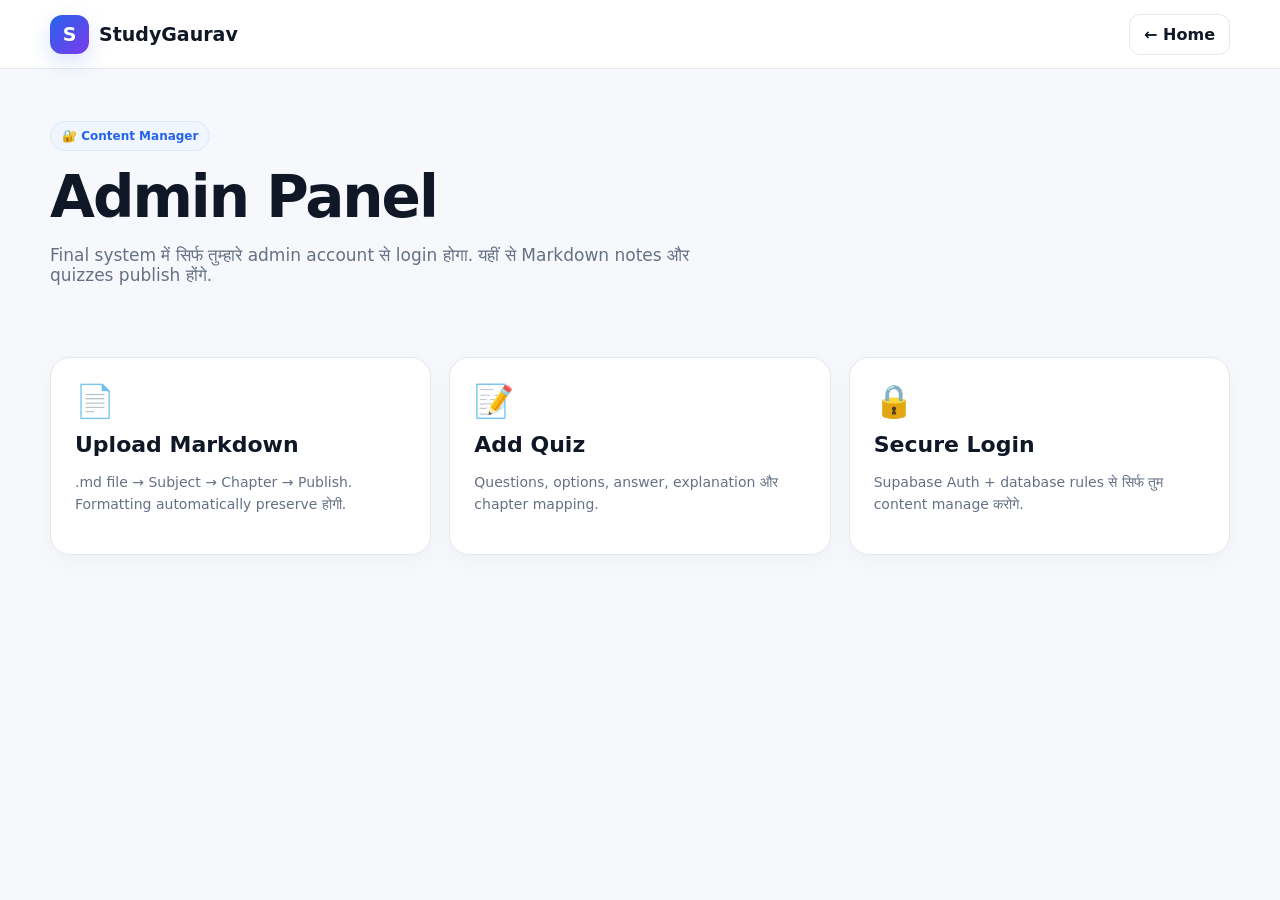
==== admin.html @ 414f8b1c "Add files via upload" ====
<!doctype html><html lang="hi"><head><meta charset="utf-8"><meta name="viewport" content="width=device-width,initial-scale=1"><title>Admin — StudyGaurav</title><style>
:root{--bg:#f6f8fc;--surface:#fff;--ink:#101828;--muted:#667085;--line:#e4e7ec;--blue:#2563eb;--blue2:#7c3aed;--soft:#eff6ff;--max:1180px}
*{box-sizing:border-box}html{scroll-behavior:smooth}body{margin:0;background:var(--bg);color:var(--ink);font-family:Inter,system-ui,-apple-system,"Segoe UI",sans-serif}
a{text-decoration:none;color:inherit}.wrap{width:min(var(--max),calc(100% - 28px));margin:auto}
header{position:sticky;top:0;z-index:50;background:rgba(255,255,255,.92);backdrop-filter:blur(14px);border-bottom:1px solid var(--line)}
.nav{height:68px;display:flex;align-items:center;justify-content:space-between;gap:12px}.brand{display:flex;align-items:center;gap:10px;font-weight:900;font-size:19px}
.logo{width:39px;height:39px;border-radius:12px;display:grid;place-items:center;color:white;background:linear-gradient(135deg,var(--blue),var(--blue2));box-shadow:0 8px 20px #2563eb2e}
.btn{display:inline-flex;align-items:center;gap:7px;border:1px solid var(--line);background:#fff;border-radius:11px;padding:10px 14px;font-weight:800}.primary{background:var(--blue);border-color:var(--blue);color:#fff}
.hero{padding:52px 0 30px}.pill{display:inline-block;padding:7px 11px;border-radius:999px;background:var(--soft);color:var(--blue);border:1px solid #dbeafe;font-size:12px;font-weight:850}
h1{font-size:clamp(36px,6vw,58px);line-height:1.05;letter-spacing:-2px;margin:16px 0 10px}.sub{color:var(--muted);font-size:17px;max-width:700px}
.grid{display:grid;grid-template-columns:repeat(3,1fr);gap:18px;padding:25px 0 65px}.card{background:#fff;border:1px solid var(--line);border-radius:20px;padding:24px;box-shadow:0 7px 25px #10182808;transition:.18s transform,.18s box-shadow}.card:hover{transform:translateY(-3px);box-shadow:0 14px 35px #10182812}
.card .ico{font-size:32px}.card h2{margin:12px 0 6px;font-size:22px}.card p{color:var(--muted);font-size:14px;line-height:1.6}.arrow{color:var(--blue);font-weight:850}
.note-list{display:grid;gap:12px;padding:15px 0 60px}.chapter{background:#fff;border:1px solid var(--line);border-radius:16px;padding:18px 20px;display:flex;align-items:center;justify-content:space-between;gap:15px}.chapter:hover{border-color:#93c5fd;background:#fbfdff}.chapter small{display:block;color:var(--muted);margin-top:3px}
.reader{background:#fff;border:1px solid var(--line);border-radius:20px;padding:clamp(20px,4vw,44px);margin:25px 0 65px;box-shadow:0 8px 30px #10182808}.reader h1{font-size:34px}.reader h2{font-size:26px;border-bottom:1px solid var(--line);padding-bottom:7px;margin-top:34px}.reader h3{font-size:19px;margin-top:25px}.reader table{width:100%;border-collapse:collapse;display:block;overflow-x:auto;margin:18px 0}.reader th,.reader td{border:1px solid #dfe3e8;padding:9px 11px;text-align:left;font-size:13px;white-space:nowrap}.reader th{background:#f8fafc}.reader blockquote{border-left:4px solid var(--blue);background:#f8fafc;margin:18px 0;padding:12px 16px;color:#475467}.reader li,.reader p{font-size:15px}.muted{color:var(--muted)}
footer{border-top:1px solid var(--line);background:#fff;padding:28px 0;color:var(--muted);font-size:13px}
@media(max-width:850px){.grid{grid-template-columns:1fr 1fr}}@media(max-width:600px){.grid{grid-template-columns:1fr}.nav{height:60px}.hero{padding:38px 0 20px}.reader{padding:18px}.reader h1{font-size:28px}.reader p,.reader li{font-size:14px}}
</style></head><body><header><div class="wrap nav"><a class="brand" href="index.html"><span class="logo">S</span>StudyGaurav</a><a class="btn" href="index.html">← Home</a></div></header><section class="hero"><div class="wrap"><span class="pill">🔐 Content Manager</span><h1>Admin Panel</h1><p class="sub">Final system में सिर्फ तुम्हारे admin account से login होगा. यहीं से Markdown notes और quizzes publish होंगे.</p></div></section><main class="wrap grid"><div class="card"><div class="ico">📄</div><h2>Upload Markdown</h2><p>.md file → Subject → Chapter → Publish. Formatting automatically preserve होगी.</p></div><div class="card"><div class="ico">📝</div><h2>Add Quiz</h2><p>Questions, options, answer, explanation और chapter mapping.</p></div><div class="card"><div class="ico">🔒</div><h2>Secure Login</h2><p>Supabase Auth + database rules से सिर्फ तुम content manage करोगे.</p></div></main></body></html>
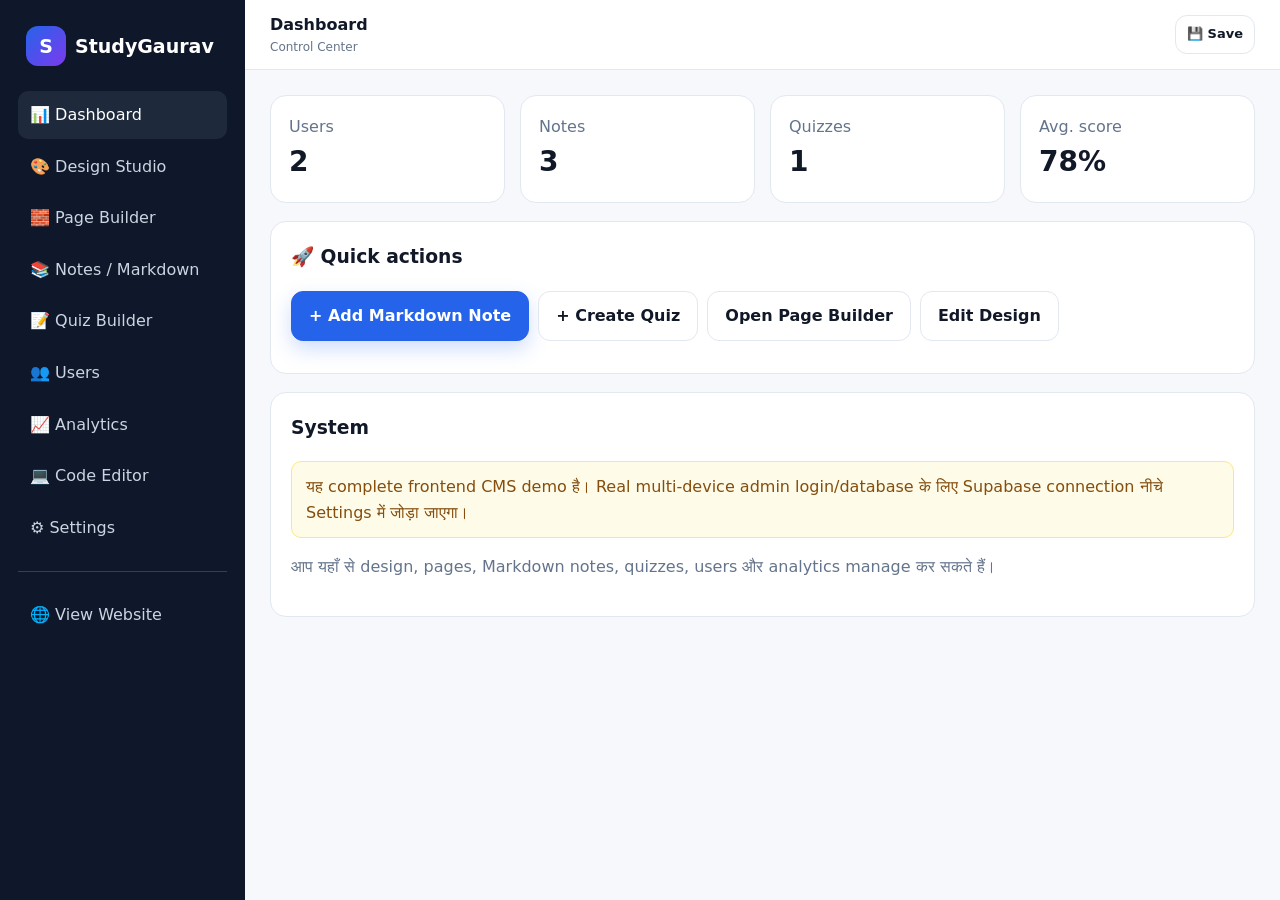
==== commit 83e537de: "Add files via upload" ====
--- a/admin.html
+++ b/admin.html
@@ -1,17 +1,14 @@
-<!doctype html><html lang="hi"><head><meta charset="utf-8"><meta name="viewport" content="width=device-width,initial-scale=1"><title>Admin — StudyGaurav</title><style>
-:root{--bg:#f6f8fc;--surface:#fff;--ink:#101828;--muted:#667085;--line:#e4e7ec;--blue:#2563eb;--blue2:#7c3aed;--soft:#eff6ff;--max:1180px}
-*{box-sizing:border-box}html{scroll-behavior:smooth}body{margin:0;background:var(--bg);color:var(--ink);font-family:Inter,system-ui,-apple-system,"Segoe UI",sans-serif}
-a{text-decoration:none;color:inherit}.wrap{width:min(var(--max),calc(100% - 28px));margin:auto}
-header{position:sticky;top:0;z-index:50;background:rgba(255,255,255,.92);backdrop-filter:blur(14px);border-bottom:1px solid var(--line)}
-.nav{height:68px;display:flex;align-items:center;justify-content:space-between;gap:12px}.brand{display:flex;align-items:center;gap:10px;font-weight:900;font-size:19px}
-.logo{width:39px;height:39px;border-radius:12px;display:grid;place-items:center;color:white;background:linear-gradient(135deg,var(--blue),var(--blue2));box-shadow:0 8px 20px #2563eb2e}
-.btn{display:inline-flex;align-items:center;gap:7px;border:1px solid var(--line);background:#fff;border-radius:11px;padding:10px 14px;font-weight:800}.primary{background:var(--blue);border-color:var(--blue);color:#fff}
-.hero{padding:52px 0 30px}.pill{display:inline-block;padding:7px 11px;border-radius:999px;background:var(--soft);color:var(--blue);border:1px solid #dbeafe;font-size:12px;font-weight:850}
-h1{font-size:clamp(36px,6vw,58px);line-height:1.05;letter-spacing:-2px;margin:16px 0 10px}.sub{color:var(--muted);font-size:17px;max-width:700px}
-.grid{display:grid;grid-template-columns:repeat(3,1fr);gap:18px;padding:25px 0 65px}.card{background:#fff;border:1px solid var(--line);border-radius:20px;padding:24px;box-shadow:0 7px 25px #10182808;transition:.18s transform,.18s box-shadow}.card:hover{transform:translateY(-3px);box-shadow:0 14px 35px #10182812}
-.card .ico{font-size:32px}.card h2{margin:12px 0 6px;font-size:22px}.card p{color:var(--muted);font-size:14px;line-height:1.6}.arrow{color:var(--blue);font-weight:850}
-.note-list{display:grid;gap:12px;padding:15px 0 60px}.chapter{background:#fff;border:1px solid var(--line);border-radius:16px;padding:18px 20px;display:flex;align-items:center;justify-content:space-between;gap:15px}.chapter:hover{border-color:#93c5fd;background:#fbfdff}.chapter small{display:block;color:var(--muted);margin-top:3px}
-.reader{background:#fff;border:1px solid var(--line);border-radius:20px;padding:clamp(20px,4vw,44px);margin:25px 0 65px;box-shadow:0 8px 30px #10182808}.reader h1{font-size:34px}.reader h2{font-size:26px;border-bottom:1px solid var(--line);padding-bottom:7px;margin-top:34px}.reader h3{font-size:19px;margin-top:25px}.reader table{width:100%;border-collapse:collapse;display:block;overflow-x:auto;margin:18px 0}.reader th,.reader td{border:1px solid #dfe3e8;padding:9px 11px;text-align:left;font-size:13px;white-space:nowrap}.reader th{background:#f8fafc}.reader blockquote{border-left:4px solid var(--blue);background:#f8fafc;margin:18px 0;padding:12px 16px;color:#475467}.reader li,.reader p{font-size:15px}.muted{color:var(--muted)}
-footer{border-top:1px solid var(--line);background:#fff;padding:28px 0;color:var(--muted);font-size:13px}
-@media(max-width:850px){.grid{grid-template-columns:1fr 1fr}}@media(max-width:600px){.grid{grid-template-columns:1fr}.nav{height:60px}.hero{padding:38px 0 20px}.reader{padding:18px}.reader h1{font-size:28px}.reader p,.reader li{font-size:14px}}
-</style></head><body><header><div class="wrap nav"><a class="brand" href="index.html"><span class="logo">S</span>StudyGaurav</a><a class="btn" href="index.html">← Home</a></div></header><section class="hero"><div class="wrap"><span class="pill">🔐 Content Manager</span><h1>Admin Panel</h1><p class="sub">Final system में सिर्फ तुम्हारे admin account से login होगा. यहीं से Markdown notes और quizzes publish होंगे.</p></div></section><main class="wrap grid"><div class="card"><div class="ico">📄</div><h2>Upload Markdown</h2><p>.md file → Subject → Chapter → Publish. Formatting automatically preserve होगी.</p></div><div class="card"><div class="ico">📝</div><h2>Add Quiz</h2><p>Questions, options, answer, explanation और chapter mapping.</p></div><div class="card"><div class="ico">🔒</div><h2>Secure Login</h2><p>Supabase Auth + database rules से सिर्फ तुम content manage करोगे.</p></div></main></body></html>+<!doctype html>
+<html lang="hi">
+<head>
+<meta charset="utf-8">
+<meta name="viewport" content="width=device-width,initial-scale=1">
+<title>StudyGaurav Admin</title>
+<link rel="stylesheet" href="styles.css">
+</head>
+<body class="admin-body">
+<div id="admin"></div>
+<script src="data.js"></script>
+<script src="admin.js"></script>
+</body>
+</html>
--- a/styles.css
+++ b/styles.css
@@ -0,0 +1,34 @@
+/* StudyGaurav Complete CMS — no framework, fast and responsive */
+:root{
+ --primary:#2563eb;--secondary:#7c3aed;--bg:#f6f8fc;--surface:#fff;--text:#111827;
+ --muted:#64748b;--border:#e2e8f0;--radius:18px;--shadow:0 14px 40px rgba(15,23,42,.08);
+ --max:1180px;--font:Inter,system-ui,-apple-system,BlinkMacSystemFont,"Segoe UI",sans-serif
+}
+*{box-sizing:border-box}html{scroll-behavior:smooth}body{margin:0;background:var(--bg);color:var(--text);font-family:var(--font);line-height:1.6}
+button,input,textarea,select{font:inherit}button{cursor:pointer}
+a{color:inherit;text-decoration:none}.container{width:min(var(--max),calc(100% - 32px));margin:auto}
+.topbar{background:#0f172a;color:#fff;text-align:center;padding:8px 16px;font-size:13px}
+.nav{height:72px;background:rgba(255,255,255,.94);backdrop-filter:blur(12px);border-bottom:1px solid var(--border);display:flex;align-items:center}
+.nav-inner{display:flex;align-items:center;justify-content:space-between;gap:20px}
+.brand{display:flex;align-items:center;gap:10px;font-weight:800;font-size:20px}.logo{width:40px;height:40px;border-radius:12px;background:linear-gradient(135deg,var(--primary),var(--secondary));color:#fff;display:grid;place-items:center;font-weight:900}
+.nav-links{display:flex;gap:24px;color:#475569;font-weight:600;font-size:14px}.nav-actions{display:flex;gap:10px}
+.btn{border:1px solid var(--border);background:#fff;padding:11px 17px;border-radius:12px;font-weight:750;color:var(--text);display:inline-flex;align-items:center;justify-content:center;gap:7px}
+.btn.primary{background:var(--primary);color:#fff;border-color:var(--primary);box-shadow:0 8px 20px rgba(37,99,235,.22)}
+.btn.ghost{background:transparent}.btn.danger{color:#b91c1c}.btn.small{padding:8px 11px;font-size:13px}
+.hero{padding:80px 0 50px}.hero-grid{display:grid;grid-template-columns:1.05fr .95fr;gap:50px;align-items:center}
+.badge{display:inline-flex;border:1px solid #dbeafe;background:#eff6ff;color:var(--primary);padding:7px 12px;border-radius:999px;font-weight:750;font-size:13px}
+.hero h1{font-size:clamp(42px,6vw,76px);line-height:1.02;letter-spacing:-.055em;margin:22px 0 18px}.hero h1 span{color:var(--primary)}
+.hero p{font-size:18px;color:#64748b;max-width:690px}.hero-actions{display:flex;gap:12px;flex-wrap:wrap;margin:25px 0}
+.stats{display:flex;gap:40px;margin-top:26px}.stat strong{display:block;font-size:20px}.stat small{color:var(--muted)}
+.dashboard-card{background:linear-gradient(145deg,#111c38,#263f82);color:#fff;border-radius:28px;padding:25px;box-shadow:var(--shadow)}.dash-head{display:flex;justify-content:space-between;align-items:center}.dash-head strong{font-size:17px}.preview-pill{background:rgba(255,255,255,.12);padding:6px 10px;border-radius:999px;font-size:12px}.progress-box{margin:18px 0;padding:16px;border:1px solid rgba(255,255,255,.12);background:rgba(255,255,255,.07);border-radius:16px}.progress-track{height:9px;background:rgba(255,255,255,.15);border-radius:99px;overflow:hidden}.progress-track i{display:block;height:100%;width:72%;background:#60a5fa;border-radius:99px}.metric-grid{display:grid;grid-template-columns:1fr 1fr;gap:10px}.metric{padding:16px;background:rgba(255,255,255,.09);border-radius:15px}.metric b{display:block;font-size:21px}.metric span{font-size:13px}
+.section{padding:45px 0}.section-head{display:flex;align-items:end;justify-content:space-between;gap:20px;margin-bottom:20px}.section-head h2{font-size:32px;line-height:1.1;margin:0}.section-head p{color:var(--muted);margin:7px 0 0}.cards{display:grid;grid-template-columns:repeat(3,1fr);gap:18px}.card{background:var(--surface);border:1px solid var(--border);border-radius:var(--radius);padding:24px;box-shadow:0 4px 16px rgba(15,23,42,.03)}.card:hover{transform:translateY(-2px);box-shadow:var(--shadow);transition:.2s}.card-icon{font-size:30px}.card h3{margin:10px 0 5px;font-size:22px}.card p{color:var(--muted);margin:0 0 18px}
+.page{padding:45px 0}.page-title{font-size:clamp(38px,5vw,58px);margin:10px 0}.muted{color:var(--muted)}.chapter-list{display:grid;gap:12px;margin-top:30px}.chapter{background:#fff;border:1px solid var(--border);border-radius:16px;padding:18px 20px;display:flex;align-items:center;justify-content:space-between;gap:15px}.chapter:hover{border-color:#bfdbfe}.chapter small{display:block;color:var(--muted)}
+.note-shell{background:#fff;border:1px solid var(--border);border-radius:24px;padding:clamp(22px,4vw,46px);box-shadow:0 5px 20px rgba(15,23,42,.04)}.markdown{max-width:900px;margin:auto}.markdown h1{font-size:clamp(34px,5vw,52px);line-height:1.1}.markdown h2{font-size:30px;border-bottom:1px solid var(--border);padding-bottom:7px;margin-top:40px}.markdown h3{font-size:23px;margin-top:28px}.markdown p,.markdown li{font-size:17px}.markdown table{width:100%;border-collapse:collapse;margin:20px 0;display:block;overflow:auto}.markdown th,.markdown td{border:1px solid var(--border);padding:10px;text-align:left}.markdown th{background:#f8fafc}.markdown blockquote{margin:20px 0;padding:12px 18px;border-left:4px solid var(--primary);background:#eff6ff}.markdown code{background:#f1f5f9;padding:2px 5px;border-radius:5px}.markdown pre{background:#0f172a;color:#e2e8f0;padding:18px;border-radius:14px;overflow:auto}.markdown img{max-width:100%;border-radius:14px}
+.quiz-question{margin:18px 0}.option{display:block;width:100%;text-align:left;margin:8px 0;padding:13px;border:1px solid var(--border);background:#fff;border-radius:12px}.option.selected{border-color:var(--primary);background:#eff6ff}.result{padding:20px;border-radius:16px;background:#eff6ff;margin-top:20px}
+.footer{border-top:1px solid var(--border);padding:30px 0;color:var(--muted);margin-top:30px}
+
+.admin-layout{min-height:100vh;display:grid;grid-template-columns:245px 1fr}.sidebar{background:#0f172a;color:#cbd5e1;padding:18px;position:sticky;top:0;height:100vh}.admin-brand{color:#fff;font-weight:850;font-size:19px;display:flex;align-items:center;gap:9px;margin:8px 8px 25px}.side-link{display:flex;gap:10px;padding:11px 12px;border-radius:10px;margin:4px 0;color:#cbd5e1;border:0;background:transparent;width:100%;text-align:left}.side-link.active,.side-link:hover{background:#1e293b;color:#fff}.admin-main{min-width:0}.admin-top{height:70px;background:#fff;border-bottom:1px solid var(--border);display:flex;align-items:center;justify-content:space-between;padding:0 25px;position:sticky;top:0;z-index:5}.admin-content{padding:25px;max-width:1450px}.admin-grid{display:grid;grid-template-columns:repeat(4,1fr);gap:15px}.kpi{background:#fff;border:1px solid var(--border);padding:18px;border-radius:16px}.kpi b{font-size:28px;display:block}.panel{background:#fff;border:1px solid var(--border);border-radius:16px;padding:20px;margin-top:18px}.panel h3{margin-top:0}.form-grid{display:grid;grid-template-columns:1fr 1fr;gap:14px}.field{display:grid;gap:6px}.field label{font-weight:700;font-size:13px}.field input,.field textarea,.field select{width:100%;border:1px solid var(--border);border-radius:10px;padding:11px;background:#fff}.field textarea{min-height:180px;resize:vertical}.full{grid-column:1/-1}.toolbar{display:flex;flex-wrap:wrap;gap:9px;margin:12px 0}.split{display:grid;grid-template-columns:1fr 1fr;gap:16px}.preview{background:#fff;border:1px solid var(--border);border-radius:12px;padding:18px;min-height:300px;overflow:auto}.builder{display:grid;grid-template-columns:240px 1fr 290px;gap:15px}.palette,.inspector{background:#fff;border:1px solid var(--border);border-radius:14px;padding:15px}.palette-item{padding:11px;border:1px dashed #cbd5e1;border-radius:10px;margin:8px 0;background:#f8fafc}.canvas{background:#e2e8f0;border-radius:14px;padding:20px;min-height:500px}.builder-block{background:#fff;border:2px solid transparent;border-radius:12px;padding:18px;margin-bottom:10px;position:relative}.builder-block.selected{border-color:var(--primary)}.block-actions{position:absolute;right:8px;top:8px;display:flex;gap:5px}.tiny{padding:4px 7px;border:1px solid var(--border);background:#fff;border-radius:7px}.table-wrap{overflow:auto}.data-table{width:100%;border-collapse:collapse}.data-table th,.data-table td{padding:11px;border-bottom:1px solid var(--border);text-align:left;white-space:nowrap}.login-wrap{min-height:100vh;display:grid;place-items:center;padding:20px}.login-card{width:min(430px,100%);background:#fff;border:1px solid var(--border);border-radius:20px;padding:28px;box-shadow:var(--shadow)}
+.notice{padding:12px 14px;border-radius:10px;background:#fefce8;border:1px solid #fde68a;color:#854d0e;margin-bottom:15px}
+.hidden{display:none!important}
+@media(max-width:950px){.hero-grid{grid-template-columns:1fr}.cards{grid-template-columns:1fr 1fr}.admin-layout{grid-template-columns:1fr}.sidebar{height:auto;position:relative}.admin-grid{grid-template-columns:1fr 1fr}.builder{grid-template-columns:1fr}.palette,.inspector{display:none}.nav-links{display:none}}
+@media(max-width:640px){.container{width:min(100% - 22px,var(--max))}.hero{padding:45px 0 25px}.hero h1{font-size:43px}.hero p{font-size:16px}.stats{gap:20px;flex-wrap:wrap}.cards{grid-template-columns:1fr}.metric-grid{grid-template-columns:1fr 1fr}.chapter{align-items:flex-start}.form-grid,.split{grid-template-columns:1fr}.admin-content{padding:15px}.admin-grid{grid-template-columns:1fr 1fr}.admin-top{padding:0 15px}.nav-actions .btn:first-child{display:none}}
